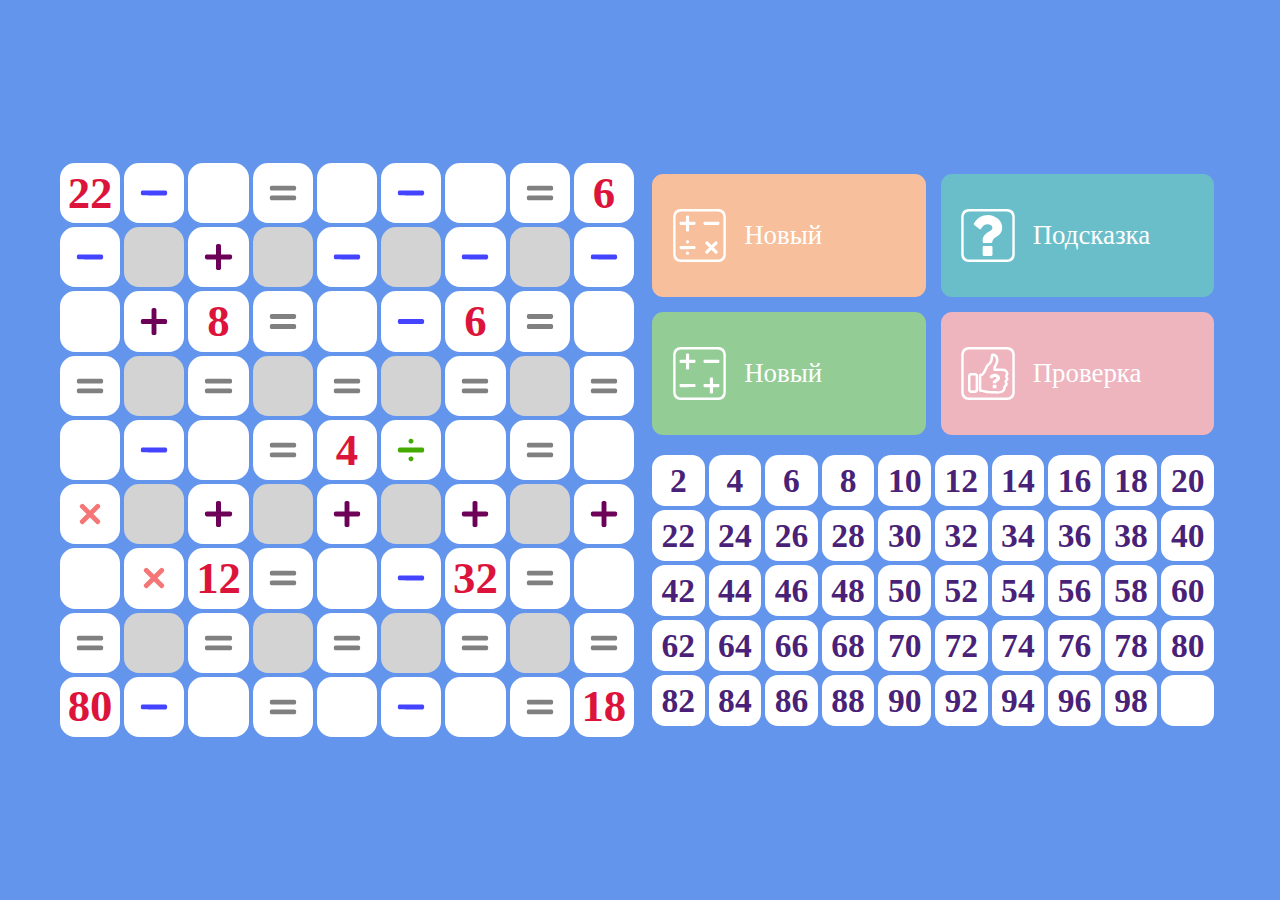
==== MathMat/index.html @ b0b57976 "Add files via upload" ====
<!DOCTYPE html>
<html lang="en" class="notranslate" translate="no">

<head>
    <meta charset="UTF-8">
    <meta http-equiv="X-UA-Compatible" content="IE=edge">
    <meta name="viewport" content="width=device-width, initial-scale=1.0">
    <meta name="google" content="notranslate">
    <meta name="theme-color" content="#6495ed">
    <link rel="icon" type="image/png" href="./favicon/mstile-144x144.png" />
    <link rel="apple-touch-icon" href="./favicon/android-chrome-192x192.png">
    <meta name="apple-mobile-web-app-status-bar" content="#6495ed">
    <link rel="manifest" href="./manifest.json">
    <title>Математический коврик</title>
    <link rel="stylesheet" href="css/zeroing.css">
    <link rel="stylesheet" href="css/style.css">
</head>

<body>
    <div class="maindiv">
        <div class="maindiv-table">
            <div class="maindiv-table-box box-math"></div>
            <div class="maindiv-table-box box-setup">
                <div class="box-setup-button"></div>
                <div class="box-setup-keyboard"></div>
            </div>
        </div>
    </div>
    <script src="js/app.js"></script>
    <script src='js/mathmat.js'></script>
    <script>let isMobile; if (/Android|webOS|iPhone|iPad|iPod|BlackBerry|BB|PlayBook|IEMobile|Windows Phone|Kindle|Silk|Opera Mini/i.test(navigator.userAgent)) { isMobile = true; } else { isMobile = false; }</script>
    <script src='js/workdom.js'></script>
    <script>addElemBoxMath(); addElemBoxSetup(); NewData(-1, true);</script>
</body>

</html>
---- MathMat/css/zeroing.css ----
*{padding:0;margin:0;border:0}button::-moz-focus-inner{padding:0;border:0}*,*:after,*:before{-moz-box-sizing:border-box;-webkit-box-sizing:border-box;box-sizing:border-box}button,textarea,input{font-family:inherit}button{cursor:pointer}input::-ms-clear{display:none}ul li{list-style:none}img{vertical-align:top}a:active,:active,a:focus,:focus{outline:none}aside,footer,header,nav{display:block}body,html{height:100%;width:100%;line-height:1;font-size:14px;-ms-text-size-adjust:100%;-moz-text-size-adjust:100%;-webkit-text-size-adjust:100%}a:hover,a:visited,a{text-decoration:none}h6,h2,h3,h4,h5,h1{font-size:inherit;font-weight:400}
---- MathMat/css/style.css ----
body{background:cornflowerblue;font-family:'Times New Roman',Times,serif}.maindiv{width:100vw;height:100vh;display:flex;align-items:center;justify-content:center;flex-wrap:wrap;-moz-user-select:none;-webkit-user-select:none;-ms-user-select:none;user-select:none}.maindiv-table{display:flex;align-items:center;justify-content:center;flex-wrap:wrap;font-weight:700;font-size:calc(min(min(100vw,100vh),calc(max(100vw,100vh)/ 2))* 0.9 / 9 * 0.7)}.maindiv-table-box{height:calc(min(min(100vw,100vh),calc(max(100vw,100vh)/ 2))* 0.9);width:calc(min(min(100vw,100vh),calc(max(100vw,100vh)/ 2))* 0.9);margin:5px}.box-math{display:grid;grid-template-columns:repeat(9,1fr);grid-template-rows:repeat(9,1fr);padding:1px;gap:4px}.item-box-math{display:flex;align-items:center;justify-content:center;background:white;border-radius:25%}.box-setup{padding:2px}.box-setup-button{height:50%;display:grid;grid-template-columns:repeat(2,1fr);grid-template-rows:repeat(2,1fr);gap:15px;padding:10px 5px 15px 5px}.box-setup-keyboard{height:50%;display:grid;grid-template-columns:repeat(10,1fr);grid-template-rows:repeat(5,1fr);gap:4px;padding:5px;padding-bottom:10px}.item-box-setup-keyboard{display:flex;align-items:center;justify-content:center;border-radius:25%;font-size:75%;background:white;color:rgb(56 11 107 / 91%)}.item-box-setup-button{border-radius:.25em;display:grid;grid-template-columns:1fr 4fr 1fr 12fr;font-weight:200;color:white}.item-box-setup-button-img{grid-column-start:2}.item-box-setup-button-content{display:flex;align-items:center;font-size:60%;grid-column-start:4}.box-math input{padding:1px;border:0;width:100%;height:100%;font-size:inherit;font-weight:inherit;text-align:center}.box-prov{height:100%;width:100%}.div_ok_edit{display:flex;align-items:center;height:50%;margin:0 2px;font-size:60%}[data-edit]{cursor:default;color:rgb(56 11 107 / 91%)}[data-edit='0']{color:crimson}[data-edit='1']{cursor:text}[data-edit='4']{color:white;background:#75ff9363}.not_data{background:lightgray}.select_td{background:rgb(44,30,165);color:white}.click-keyboard{background:sandybrown;color:white}.item-box-setup-button-new{background:#f7bf9b;border:3px solid #f7bf9b}.item-box-setup-button-hint{background:#6abeca;border:3px solid #6abeca}.item-box-setup-button-newpm{background:#94cc96;border:3px solid #94cc96}.item-box-setup-button-prov{background:#eeb5bf;border:3px solid #eeb5bf}.item-box-setup-button-new-prov-border{border:3px solid white}@media(max-width:1024px){.item-box-setup-button-new{border:2px solid #f7bf9b}.item-box-setup-button-hint{border:2px solid #6abeca}.item-box-setup-button-newpm{border:2px solid #94cc96}.item-box-setup-button-prov{border:2px solid #eeb5bf}.item-box-setup-button-new-prov-border{border:2px solid white}}
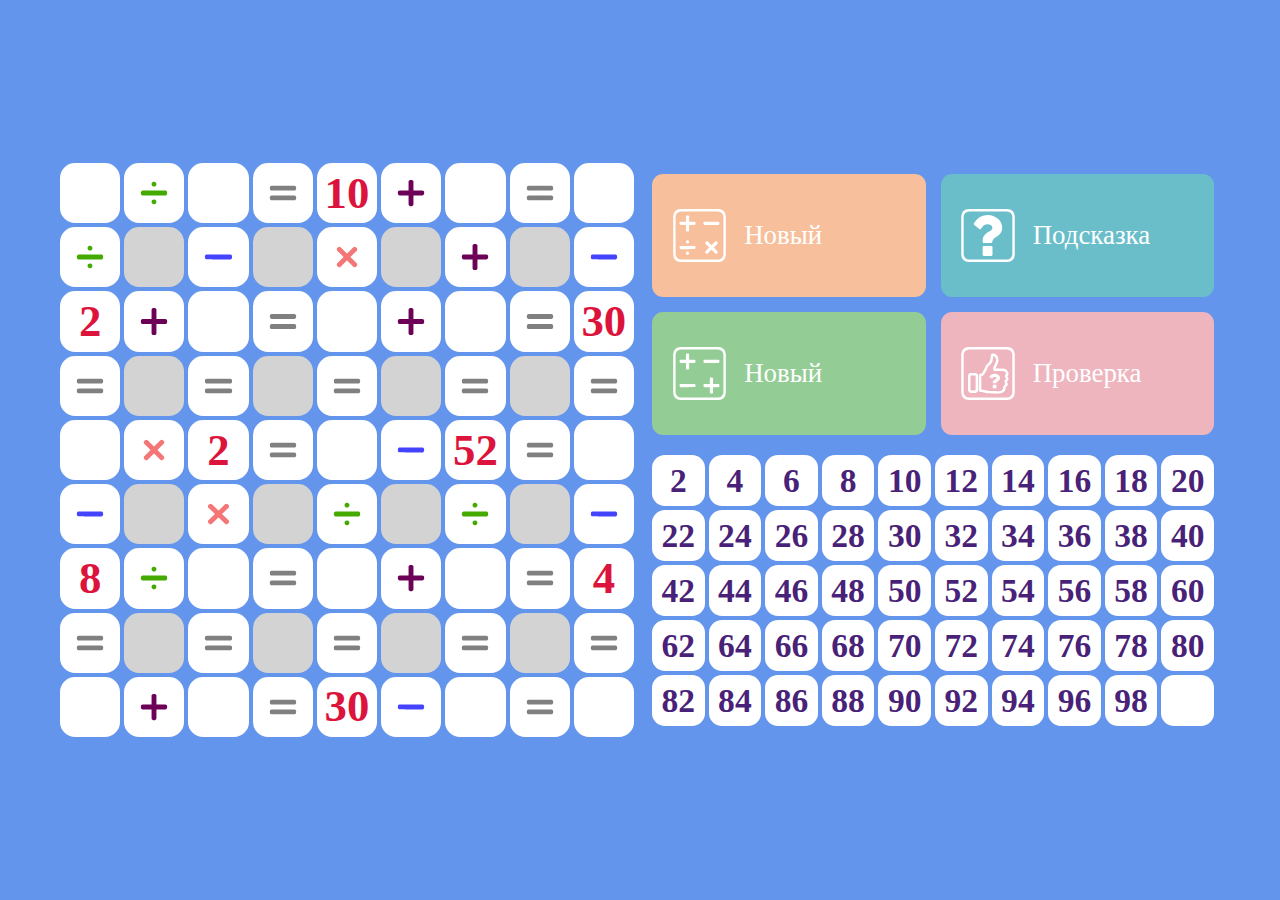
==== commit f13e904b: "Add files via upload" ====
--- a/MathMat/index.html
+++ b/MathMat/index.html
@@ -1,36 +1 @@
-<!DOCTYPE html>
-<html lang="en" class="notranslate" translate="no">
-
-<head>
-    <meta charset="UTF-8">
-    <meta http-equiv="X-UA-Compatible" content="IE=edge">
-    <meta name="viewport" content="width=device-width, initial-scale=1.0">
-    <meta name="google" content="notranslate">
-    <meta name="theme-color" content="#6495ed">
-    <link rel="icon" type="image/png" href="./favicon/mstile-144x144.png" />
-    <link rel="apple-touch-icon" href="./favicon/android-chrome-192x192.png">
-    <meta name="apple-mobile-web-app-status-bar" content="#6495ed">
-    <link rel="manifest" href="./manifest.json">
-    <title>Математический коврик</title>
-    <link rel="stylesheet" href="css/zeroing.css">
-    <link rel="stylesheet" href="css/style.css">
-</head>
-
-<body>
-    <div class="maindiv">
-        <div class="maindiv-table">
-            <div class="maindiv-table-box box-math"></div>
-            <div class="maindiv-table-box box-setup">
-                <div class="box-setup-button"></div>
-                <div class="box-setup-keyboard"></div>
-            </div>
-        </div>
-    </div>
-    <script src="js/app.js"></script>
-    <script src='js/mathmat.js'></script>
-    <script>let isMobile; if (/Android|webOS|iPhone|iPad|iPod|BlackBerry|BB|PlayBook|IEMobile|Windows Phone|Kindle|Silk|Opera Mini/i.test(navigator.userAgent)) { isMobile = true; } else { isMobile = false; }</script>
-    <script src='js/workdom.js'></script>
-    <script>addElemBoxMath(); addElemBoxSetup(); NewData(-1, true);</script>
-</body>
-
-</html>+<!doctype html><html lang="en" class="notranslate" translate="no"><head><meta charset="UTF-8"><meta http-equiv="X-UA-Compatible" content="IE=edge"><meta name="viewport" content="width=device-width,initial-scale=1"><meta name="author" content="Бельский Денис Викторович"><meta name="google" content="notranslate"><meta name="theme-color" content="#6495ed"><link rel="icon" type="image/png" href="./favicon/mstile-144x144.png"/><link rel="apple-touch-icon" href="./favicon/android-chrome-192x192.png"><meta name="apple-mobile-web-app-status-bar" content="#6495ed"><link rel="manifest" href="./manifest.json"><title>Математический коврик</title><link href="style.css" rel="stylesheet"></head><body><div class="maindiv"><div class="maindiv-table"><div class="maindiv-table-box box-math"></div><div class="maindiv-table-box box-setup"><div class="box-setup-button"></div><div class="box-setup-keyboard"></div></div></div></div><script src="main.js"></script></body></html>--- a/MathMat/style.css
+++ b/MathMat/style.css
@@ -0,0 +1,2 @@
+*{padding:0;margin:0;border:0}*,*:before,*:after{-moz-box-sizing:border-box;-webkit-box-sizing:border-box;box-sizing:border-box}:focus,:active{outline:none}a:focus,a:active{outline:none}nav,footer,header,aside{display:block}html,body{height:100%;width:100%;font-size:100%;line-height:1;font-size:14px;-ms-text-size-adjust:100%;-moz-text-size-adjust:100%;-webkit-text-size-adjust:100%}input,button,textarea{font-family:inherit}input::-ms-clear{display:none}button{cursor:pointer}button::-moz-focus-inner{padding:0;border:0}a,a:visited{text-decoration:none}a:hover{text-decoration:none}ul li{list-style:none}img{vertical-align:top}h1,h2,h3,h4,h5,h6{font-size:inherit;font-weight:400}
+body{background:#6495ed;font-family:"Times New Roman",Times,serif}.maindiv{width:100vw;height:100vh;display:flex;align-items:center;justify-content:center;flex-wrap:wrap;-moz-user-select:none;-webkit-user-select:none;-ms-user-select:none;user-select:none}.maindiv-table{display:flex;align-items:center;justify-content:center;flex-wrap:wrap;font-weight:bold;font-size:calc(min(min(100vw,100vh), calc(max(100vw,100vh) / 2)) * 0.9 / 9 * 0.7)}.maindiv-table-box{height:calc(min(min(100vw,100vh), calc(max(100vw,100vh) / 2)) * 0.9);width:calc(min(min(100vw,100vh), calc(max(100vw,100vh) / 2)) * 0.9);margin:5px}.box-math{display:grid;grid-template-columns:repeat(9, 1fr);grid-template-rows:repeat(9, 1fr);padding:1px;gap:4px}.item-box-math{display:flex;align-items:center;justify-content:center;background:#fff;border-radius:25%}.box-setup{padding:2px}.box-setup-button{height:50%;display:grid;grid-template-columns:repeat(2, 1fr);grid-template-rows:repeat(2, 1fr);gap:15px;padding:10px 5px 15px 5px}.box-setup-keyboard{height:50%;display:grid;grid-template-columns:repeat(10, 1fr);grid-template-rows:repeat(5, 1fr);gap:4px;padding:5px;padding-bottom:10px}.item-box-setup-keyboard{display:flex;align-items:center;justify-content:center;border-radius:25%;font-size:75%;background:#fff;color:rgba(56,11,107,.91)}.item-box-setup-button{border-radius:.25em;display:grid;grid-template-columns:1fr 4fr 1fr 12fr;font-weight:200;color:#fff}.item-box-setup-button-img{grid-column-start:2}.item-box-setup-button-content{display:flex;align-items:center;font-size:60%;grid-column-start:4}.box-math input{padding:1px;border:0px;width:100%;height:100%;font-size:inherit;font-weight:inherit;text-align:center}.box-prov{height:100%;width:100%}.div_ok_edit{display:flex;align-items:center;height:50%;margin:0px 2px;font-size:60%}[data-edit]{cursor:default;color:rgba(56,11,107,.91)}[data-edit="0"]{color:crimson}[data-edit="1"]{cursor:text}[data-edit="4"]{color:#fff;background:#75ff9363}.not_data{background:#d3d3d3}.select_td{background:#2c1ea5;color:#fff}.click-keyboard{background:#f4a460;color:#fff}.item-box-setup-button-new{background:#f7bf9b;border:3px solid #f7bf9b}.item-box-setup-button-hint{background:#6abeca;border:3px solid #6abeca}.item-box-setup-button-newpm{background:#94cc96;border:3px solid #94cc96}.item-box-setup-button-prov{background:#eeb5bf;border:3px solid #eeb5bf}.item-box-setup-button-new-prov-border{border:3px solid #fff}@media(max-width: 1024px){.item-box-setup-button-new{border:2px solid #f7bf9b}.item-box-setup-button-hint{border:2px solid #6abeca}.item-box-setup-button-newpm{border:2px solid #94cc96}.item-box-setup-button-prov{border:2px solid #eeb5bf}.item-box-setup-button-new-prov-border{border:2px solid #fff}}
